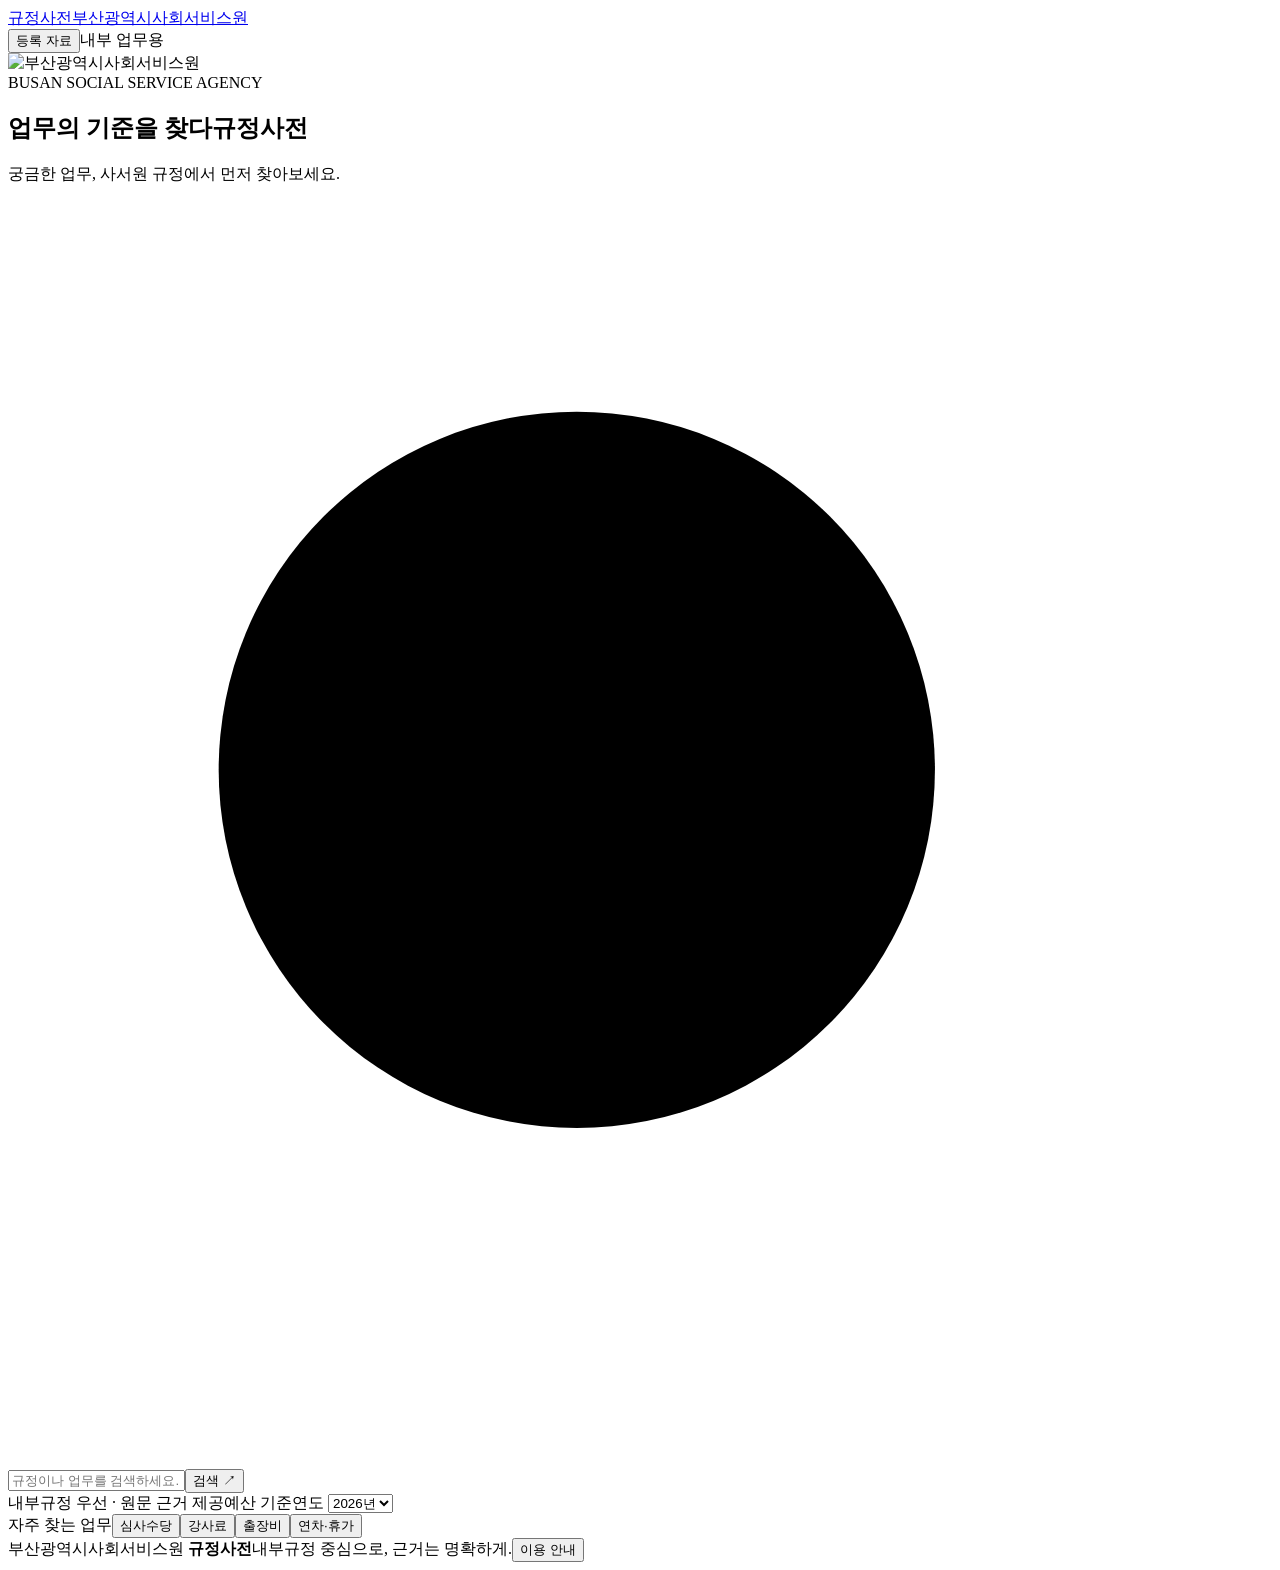
==== public/index.html @ a1c676d1 "Add files via upload" ====
<!doctype html>
<html lang="ko"><head><meta charset="UTF-8"><meta name="viewport" content="width=device-width,initial-scale=1"><meta name="description" content="부산광역시사회서비스원 직원의 내부 행정업무를 위한 근거 중심 규정사전"><title>규정사전 · 부산광역시사회서비스원</title><link rel="stylesheet" href="/style.css"></head>
<body>
<header><a class="brand-small" href="/" aria-label="규정사전 처음으로">규정사전<span>부산광역시사회서비스원</span></a><nav><button id="library">등록 자료</button><span class="pill">내부 업무용</span><button id="login" hidden>직원 로그인</button></nav></header>
<main id="main">
<section class="search-home" aria-label="규정 검색"><div class="identity"><img src="/assets/logo.png" alt="부산광역시사회서비스원" width="320"><div class="eyebrow">BUSAN SOCIAL SERVICE AGENCY</div><h1>업무의 기준을 찾다<span>규정사전</span></h1><p>궁금한 업무, 사서원 규정에서 먼저 찾아보세요.</p></div>
<form id="search-form" role="search"><div class="search-box"><svg viewBox="0 0 24 24" aria-hidden="true"><circle cx="10.8" cy="10.8" r="6.8"/><path d="m16 16 5 5"/></svg><input id="query" maxlength="200" placeholder="규정이나 업무를 검색하세요. 예: 심사수당" aria-label="검색어" autocomplete="off" required><button id="clear" type="button" aria-label="검색어 지우기" hidden>×</button><button class="search-submit" type="submit" aria-label="검색">검색 <span>↗</span></button></div><div class="search-options"><span>내부규정 우선 · 원문 근거 제공</span><label>예산 기준연도 <select id="year" aria-label="예산 기준연도"><option value="2026">2026년</option><option value="2027">2027년</option></select></label></div></form>
<div class="suggestions"><span>자주 찾는 업무</span><button data-query="심사수당">심사수당</button><button data-query="강사료">강사료</button><button data-query="출장비">출장비</button><button data-query="연차">연차·휴가</button></div></section>
<div id="status" role="status" aria-live="polite"></div><section id="results" hidden aria-label="검색 결과"></section>
</main>
<footer><span>부산광역시사회서비스원 <b>규정사전</b></span><span>내부규정 중심으로, 근거는 명확하게.</span><button id="about">이용 안내</button></footer>
<dialog id="dialog"><div class="dialog-head"><h2 id="dialog-title">등록 자료</h2><button id="close-dialog" aria-label="닫기">×</button></div><div id="dialog-body"></div></dialog>
<script type="module" src="/app.js"></script></body></html>
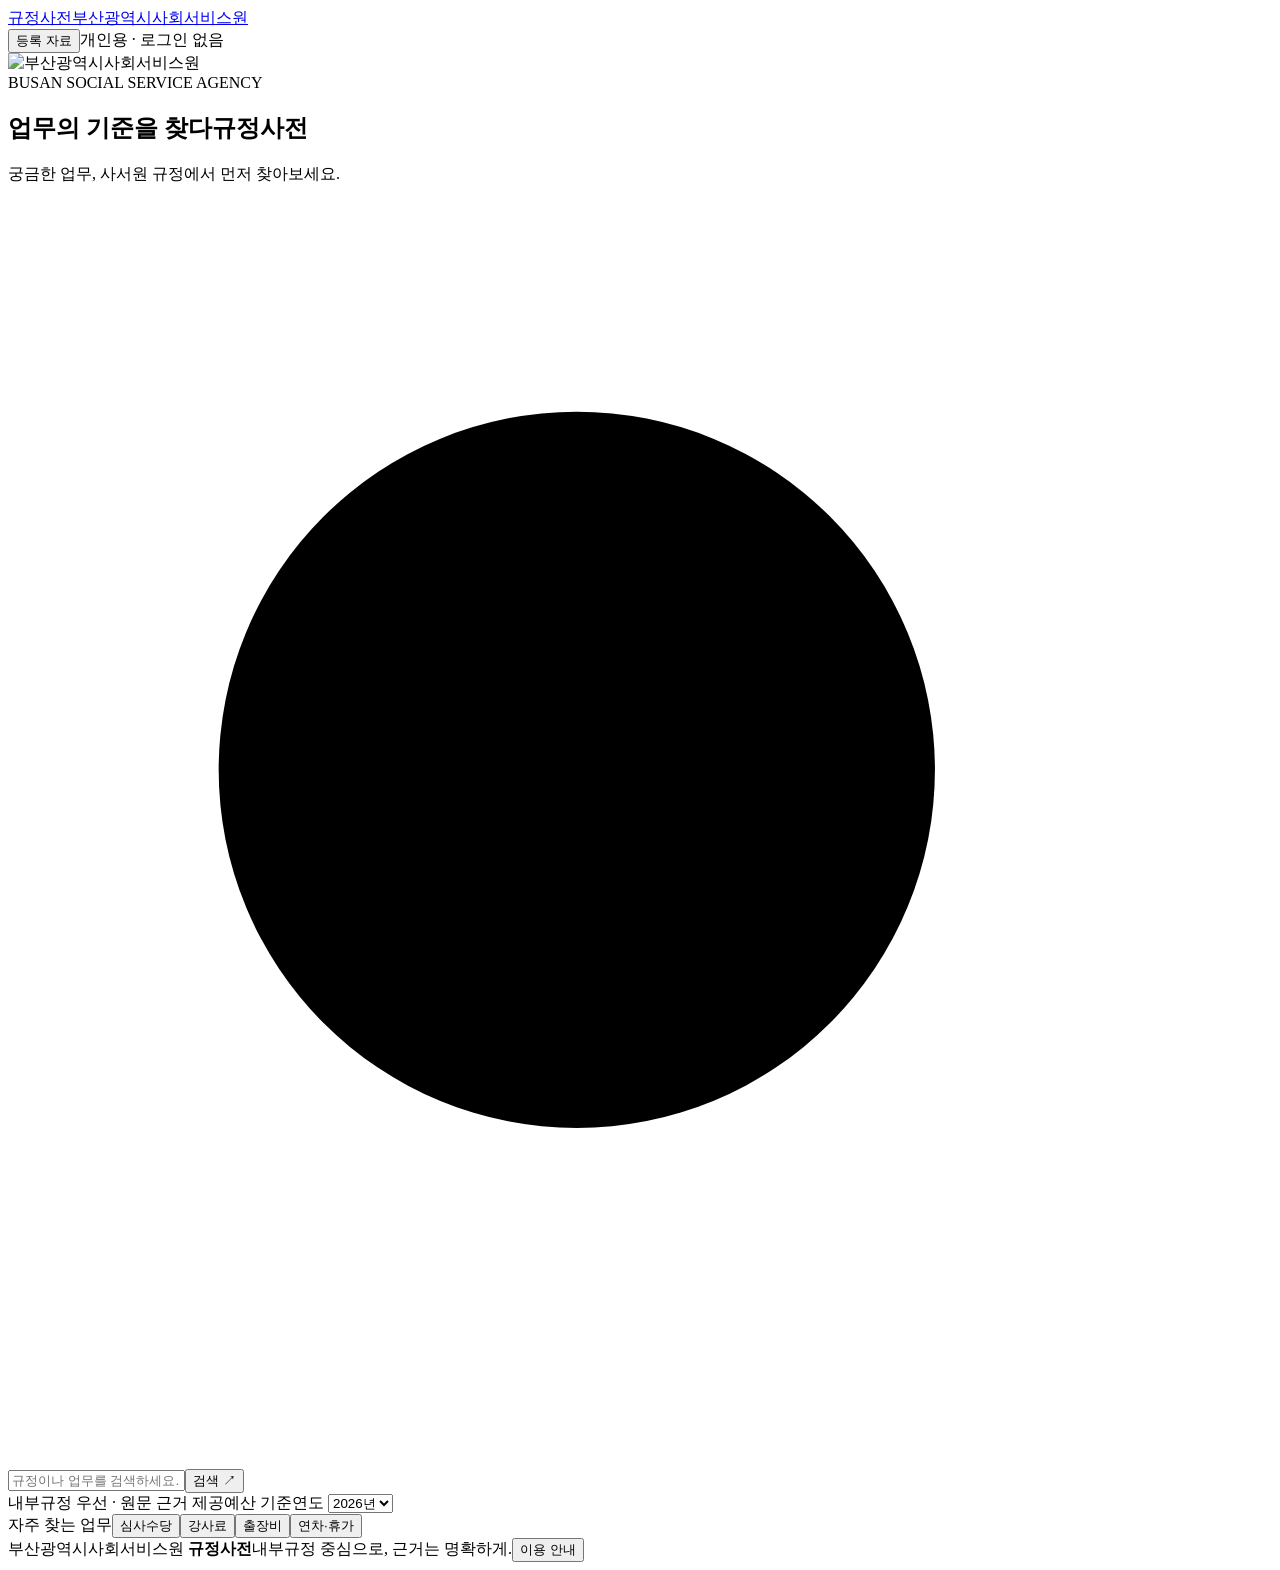
==== commit 96b1abbc: "Fix search with browser-local personal data" ====
--- a/public/index.html
+++ b/public/index.html
@@ -1,13 +1,14 @@
-<!doctype html>
-<html lang="ko"><head><meta charset="UTF-8"><meta name="viewport" content="width=device-width,initial-scale=1"><meta name="description" content="부산광역시사회서비스원 직원의 내부 행정업무를 위한 근거 중심 규정사전"><title>규정사전 · 부산광역시사회서비스원</title><link rel="stylesheet" href="/style.css"></head>
-<body>
-<header><a class="brand-small" href="/" aria-label="규정사전 처음으로">규정사전<span>부산광역시사회서비스원</span></a><nav><button id="library">등록 자료</button><span class="pill">내부 업무용</span><button id="login" hidden>직원 로그인</button></nav></header>
-<main id="main">
-<section class="search-home" aria-label="규정 검색"><div class="identity"><img src="/assets/logo.png" alt="부산광역시사회서비스원" width="320"><div class="eyebrow">BUSAN SOCIAL SERVICE AGENCY</div><h1>업무의 기준을 찾다<span>규정사전</span></h1><p>궁금한 업무, 사서원 규정에서 먼저 찾아보세요.</p></div>
-<form id="search-form" role="search"><div class="search-box"><svg viewBox="0 0 24 24" aria-hidden="true"><circle cx="10.8" cy="10.8" r="6.8"/><path d="m16 16 5 5"/></svg><input id="query" maxlength="200" placeholder="규정이나 업무를 검색하세요. 예: 심사수당" aria-label="검색어" autocomplete="off" required><button id="clear" type="button" aria-label="검색어 지우기" hidden>×</button><button class="search-submit" type="submit" aria-label="검색">검색 <span>↗</span></button></div><div class="search-options"><span>내부규정 우선 · 원문 근거 제공</span><label>예산 기준연도 <select id="year" aria-label="예산 기준연도"><option value="2026">2026년</option><option value="2027">2027년</option></select></label></div></form>
-<div class="suggestions"><span>자주 찾는 업무</span><button data-query="심사수당">심사수당</button><button data-query="강사료">강사료</button><button data-query="출장비">출장비</button><button data-query="연차">연차·휴가</button></div></section>
-<div id="status" role="status" aria-live="polite"></div><section id="results" hidden aria-label="검색 결과"></section>
-</main>
-<footer><span>부산광역시사회서비스원 <b>규정사전</b></span><span>내부규정 중심으로, 근거는 명확하게.</span><button id="about">이용 안내</button></footer>
-<dialog id="dialog"><div class="dialog-head"><h2 id="dialog-title">등록 자료</h2><button id="close-dialog" aria-label="닫기">×</button></div><div id="dialog-body"></div></dialog>
-<script type="module" src="/app.js"></script></body></html>
+<!doctype html>
+<html lang="ko"><head><meta charset="UTF-8"><meta name="viewport" content="width=device-width,initial-scale=1"><meta name="description" content="부산광역시사회서비스원 직원의 내부 행정업무를 위한 근거 중심 규정사전"><title>규정사전 · 부산광역시사회서비스원</title><link rel="stylesheet" href="/style.css"></head>
+<body>
+<header><a class="brand-small" href="/" aria-label="규정사전 처음으로">규정사전<span>부산광역시사회서비스원</span></a><nav><button id="library">등록 자료</button><span class="pill">개인용 · 로그인 없음</span></nav></header>
+<main id="main">
+<section class="search-home" aria-label="규정 검색"><div class="identity"><img src="/assets/logo.png" alt="부산광역시사회서비스원" width="320"><div class="eyebrow">BUSAN SOCIAL SERVICE AGENCY</div><h1>업무의 기준을 찾다<span>규정사전</span></h1><p>궁금한 업무, 사서원 규정에서 먼저 찾아보세요.</p></div>
+<form id="search-form" role="search"><div class="search-box"><svg viewBox="0 0 24 24" aria-hidden="true"><circle cx="10.8" cy="10.8" r="6.8"/><path d="m16 16 5 5"/></svg><input id="query" maxlength="200" placeholder="규정이나 업무를 검색하세요. 예: 심사수당" aria-label="검색어" autocomplete="off" required><button id="clear" type="button" aria-label="검색어 지우기" hidden>×</button><button class="search-submit" type="submit" aria-label="검색">검색 <span>↗</span></button></div><div class="search-options"><span>내부규정 우선 · 원문 근거 제공</span><label>예산 기준연도 <select id="year" aria-label="예산 기준연도"><option value="2026">2026년</option><option value="2027">2027년</option></select></label></div></form>
+<div class="suggestions"><span>자주 찾는 업무</span><button data-query="심사수당">심사수당</button><button data-query="강사료">강사료</button><button data-query="출장비">출장비</button><button data-query="연차">연차·휴가</button></div></section>
+<div id="status" role="status" aria-live="polite"></div><section id="results" hidden aria-label="검색 결과"></section>
+</main>
+<footer><span>부산광역시사회서비스원 <b>규정사전</b></span><span>내부규정 중심으로, 근거는 명확하게.</span><button id="about">이용 안내</button></footer>
+<dialog id="dialog"><div class="dialog-head"><h2 id="dialog-title">등록 자료</h2><button id="close-dialog" aria-label="닫기">×</button></div><div id="dialog-body"></div></dialog>
+<input id="pack-file" type="file" accept=".rulespack,application/json" hidden><p id="import-status" role="status" hidden></p>
+<script type="module" src="/app.js"></script></body></html>
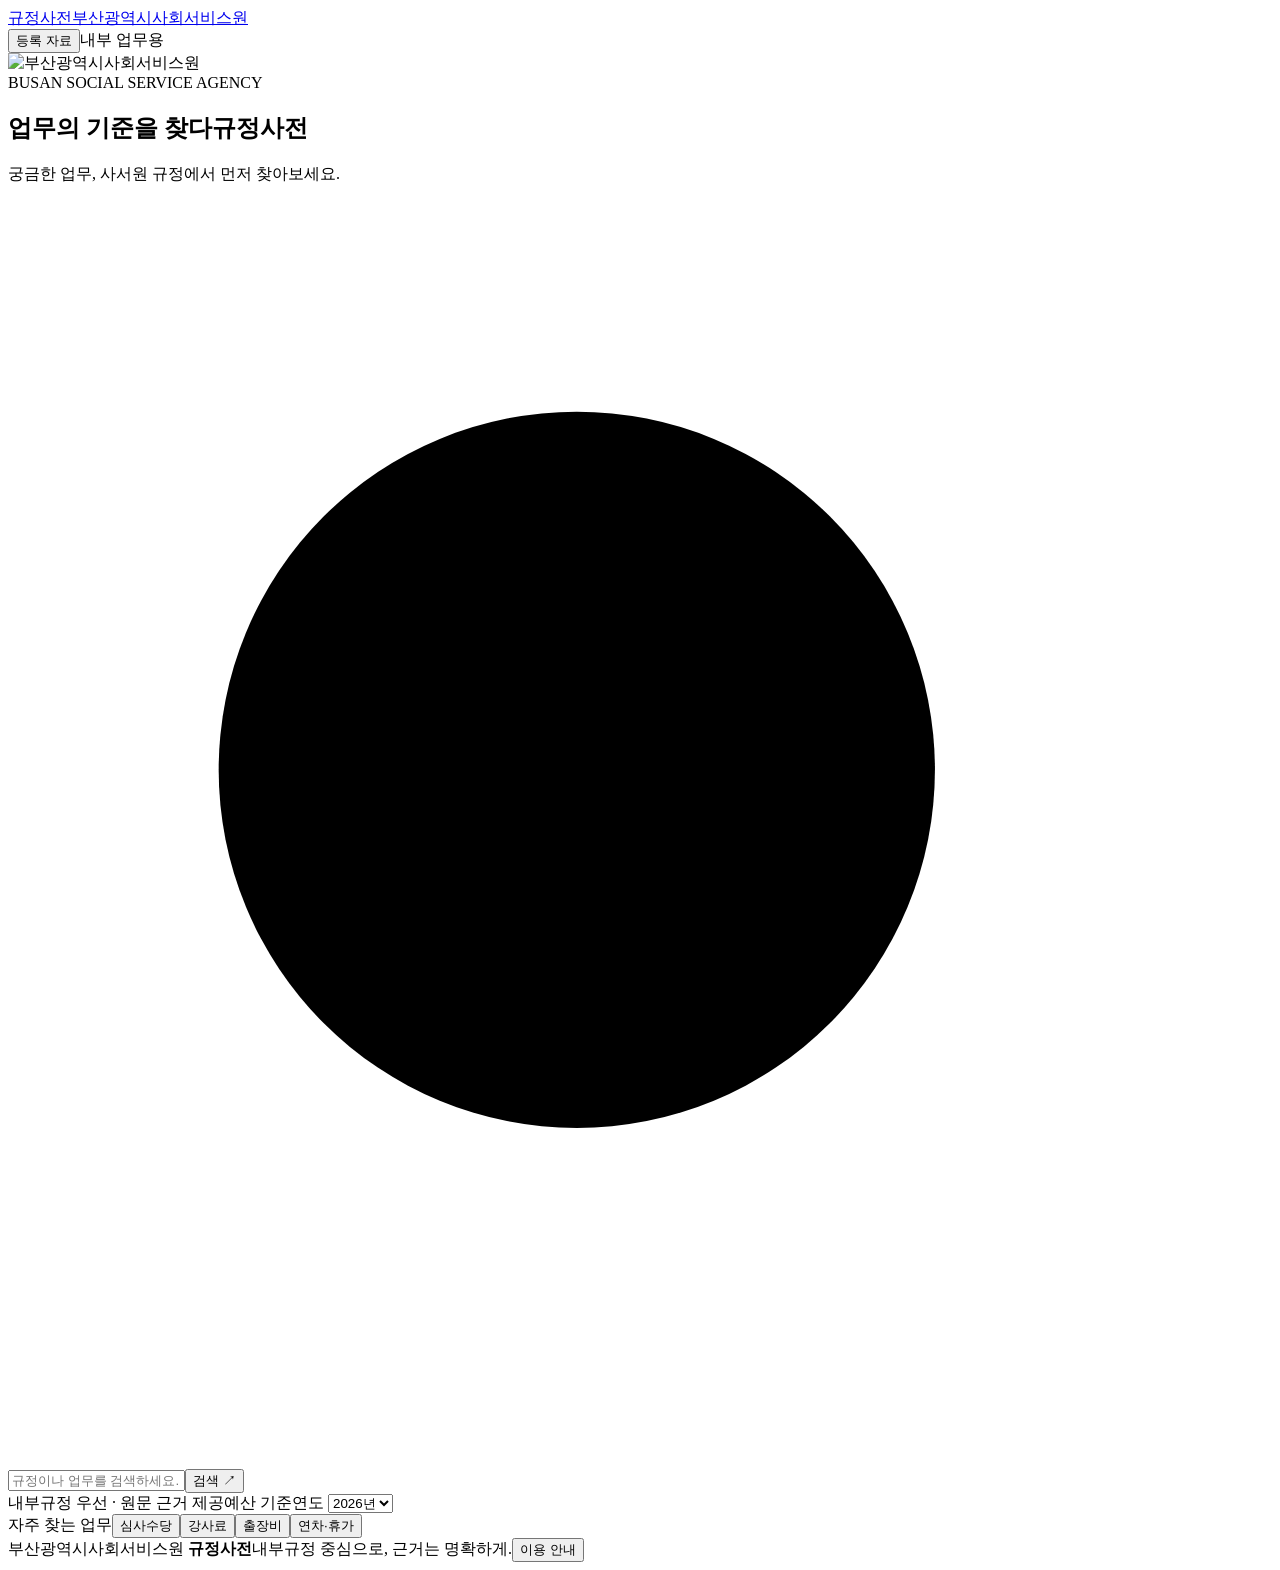
==== commit b51dd6c6: "Connect employee sign-in to private Firebase documents" ====
--- a/public/index.html
+++ b/public/index.html
@@ -1,14 +1,13 @@
-<!doctype html>
-<html lang="ko"><head><meta charset="UTF-8"><meta name="viewport" content="width=device-width,initial-scale=1"><meta name="description" content="부산광역시사회서비스원 직원의 내부 행정업무를 위한 근거 중심 규정사전"><title>규정사전 · 부산광역시사회서비스원</title><link rel="stylesheet" href="/style.css"></head>
-<body>
-<header><a class="brand-small" href="/" aria-label="규정사전 처음으로">규정사전<span>부산광역시사회서비스원</span></a><nav><button id="library">등록 자료</button><span class="pill">개인용 · 로그인 없음</span></nav></header>
-<main id="main">
-<section class="search-home" aria-label="규정 검색"><div class="identity"><img src="/assets/logo.png" alt="부산광역시사회서비스원" width="320"><div class="eyebrow">BUSAN SOCIAL SERVICE AGENCY</div><h1>업무의 기준을 찾다<span>규정사전</span></h1><p>궁금한 업무, 사서원 규정에서 먼저 찾아보세요.</p></div>
-<form id="search-form" role="search"><div class="search-box"><svg viewBox="0 0 24 24" aria-hidden="true"><circle cx="10.8" cy="10.8" r="6.8"/><path d="m16 16 5 5"/></svg><input id="query" maxlength="200" placeholder="규정이나 업무를 검색하세요. 예: 심사수당" aria-label="검색어" autocomplete="off" required><button id="clear" type="button" aria-label="검색어 지우기" hidden>×</button><button class="search-submit" type="submit" aria-label="검색">검색 <span>↗</span></button></div><div class="search-options"><span>내부규정 우선 · 원문 근거 제공</span><label>예산 기준연도 <select id="year" aria-label="예산 기준연도"><option value="2026">2026년</option><option value="2027">2027년</option></select></label></div></form>
-<div class="suggestions"><span>자주 찾는 업무</span><button data-query="심사수당">심사수당</button><button data-query="강사료">강사료</button><button data-query="출장비">출장비</button><button data-query="연차">연차·휴가</button></div></section>
-<div id="status" role="status" aria-live="polite"></div><section id="results" hidden aria-label="검색 결과"></section>
-</main>
-<footer><span>부산광역시사회서비스원 <b>규정사전</b></span><span>내부규정 중심으로, 근거는 명확하게.</span><button id="about">이용 안내</button></footer>
-<dialog id="dialog"><div class="dialog-head"><h2 id="dialog-title">등록 자료</h2><button id="close-dialog" aria-label="닫기">×</button></div><div id="dialog-body"></div></dialog>
-<input id="pack-file" type="file" accept=".rulespack,application/json" hidden><p id="import-status" role="status" hidden></p>
-<script type="module" src="/app.js"></script></body></html>
+<!doctype html>
+<html lang="ko"><head><meta charset="UTF-8"><meta name="viewport" content="width=device-width,initial-scale=1"><meta name="description" content="부산광역시사회서비스원 직원의 내부 행정업무를 위한 근거 중심 규정사전"><title>규정사전 · 부산광역시사회서비스원</title><link rel="stylesheet" href="/style.css"></head>
+<body>
+<header><a class="brand-small" href="/" aria-label="규정사전 처음으로">규정사전<span>부산광역시사회서비스원</span></a><nav><button id="library">등록 자료</button><span class="pill">내부 업무용</span><button id="login" hidden>직원 로그인</button></nav></header>
+<main id="main">
+<section class="search-home" aria-label="규정 검색"><div class="identity"><img src="/assets/logo.png" alt="부산광역시사회서비스원" width="320"><div class="eyebrow">BUSAN SOCIAL SERVICE AGENCY</div><h1>업무의 기준을 찾다<span>규정사전</span></h1><p>궁금한 업무, 사서원 규정에서 먼저 찾아보세요.</p></div>
+<form id="search-form" role="search"><div class="search-box"><svg viewBox="0 0 24 24" aria-hidden="true"><circle cx="10.8" cy="10.8" r="6.8"/><path d="m16 16 5 5"/></svg><input id="query" maxlength="200" placeholder="규정이나 업무를 검색하세요. 예: 심사수당" aria-label="검색어" autocomplete="off" required><button id="clear" type="button" aria-label="검색어 지우기" hidden>×</button><button class="search-submit" type="submit" aria-label="검색">검색 <span>↗</span></button></div><div class="search-options"><span>내부규정 우선 · 원문 근거 제공</span><label>예산 기준연도 <select id="year" aria-label="예산 기준연도"><option value="2026">2026년</option><option value="2027">2027년</option></select></label></div></form>
+<div class="suggestions"><span>자주 찾는 업무</span><button data-query="심사수당">심사수당</button><button data-query="강사료">강사료</button><button data-query="출장비">출장비</button><button data-query="연차">연차·휴가</button></div></section>
+<div id="status" role="status" aria-live="polite"></div><section id="results" hidden aria-label="검색 결과"></section>
+</main>
+<footer><span>부산광역시사회서비스원 <b>규정사전</b></span><span>내부규정 중심으로, 근거는 명확하게.</span><button id="about">이용 안내</button></footer>
+<dialog id="dialog"><div class="dialog-head"><h2 id="dialog-title">등록 자료</h2><button id="close-dialog" aria-label="닫기">×</button></div><div id="dialog-body"></div></dialog>
+<script type="module" src="/app.js"></script></body></html>
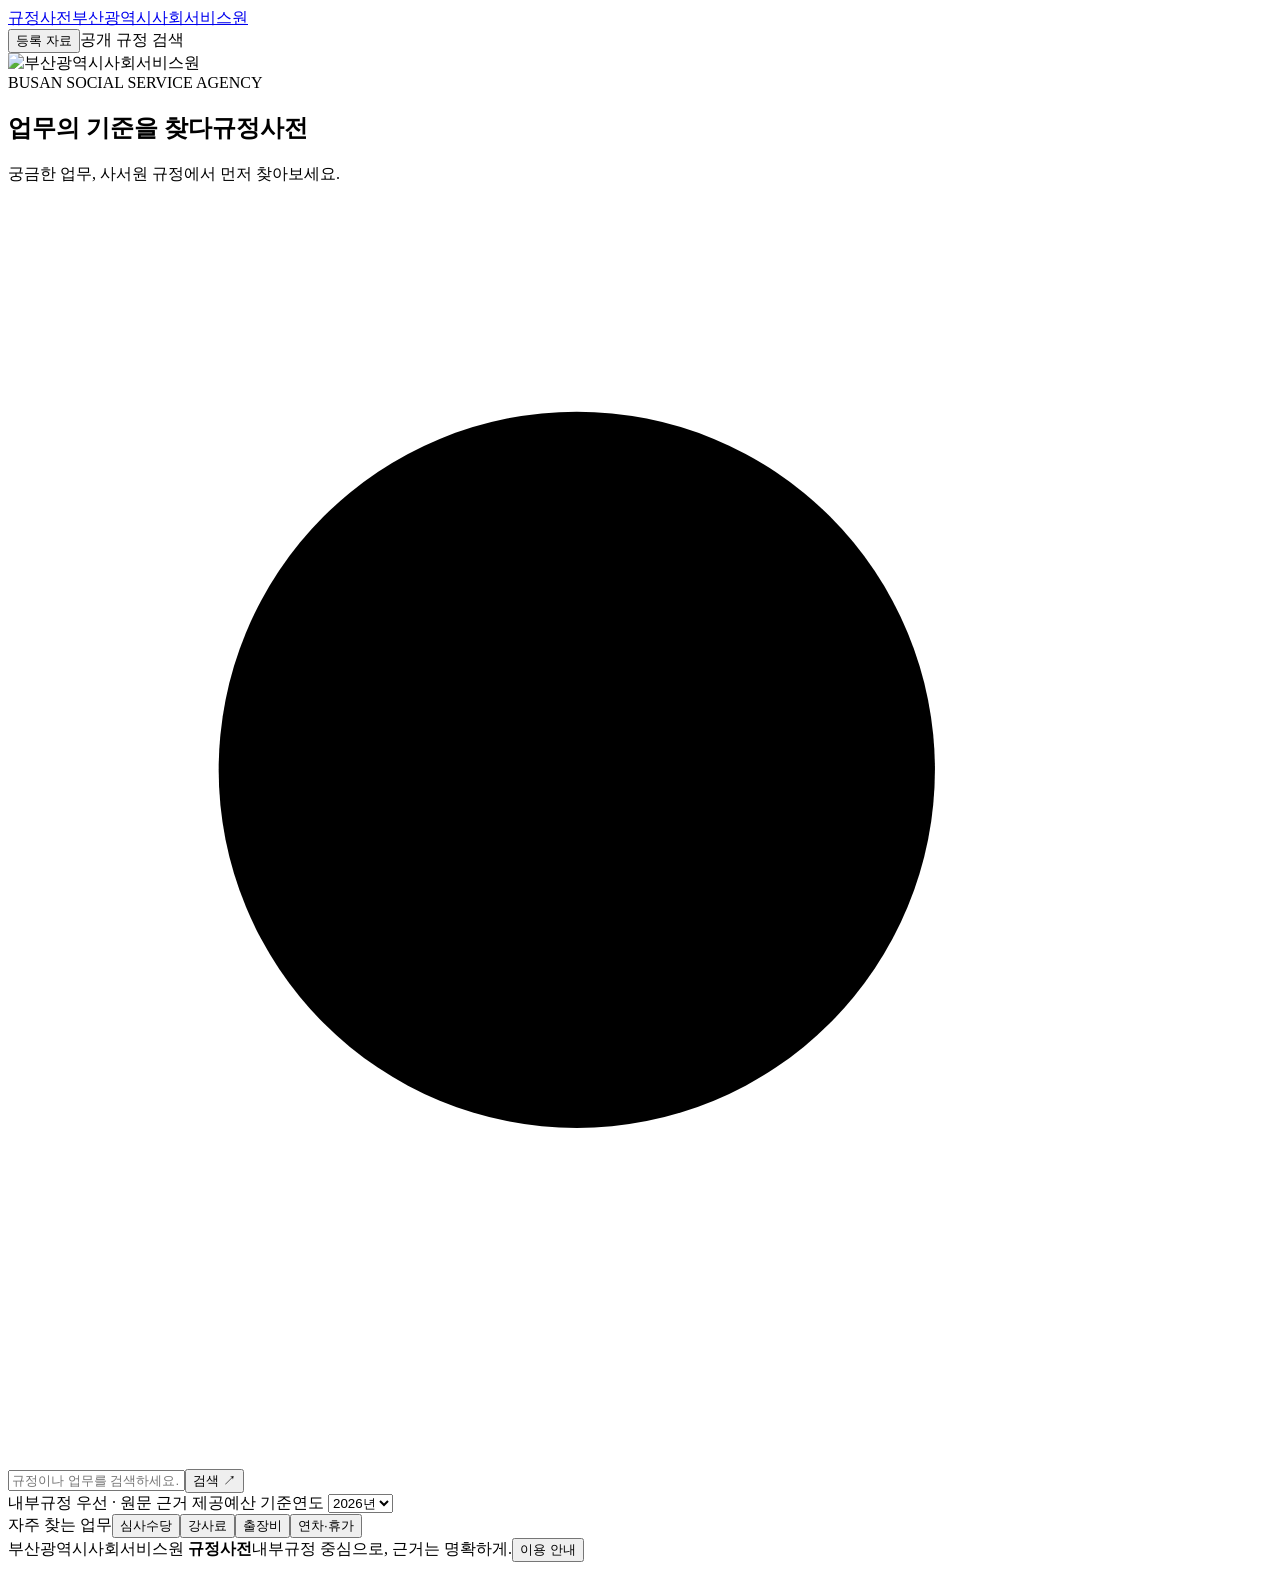
==== commit 960e5bf0: "Publish regulation search without sign-in" ====
--- a/public/index.html
+++ b/public/index.html
@@ -1,7 +1,7 @@
 <!doctype html>
 <html lang="ko"><head><meta charset="UTF-8"><meta name="viewport" content="width=device-width,initial-scale=1"><meta name="description" content="부산광역시사회서비스원 직원의 내부 행정업무를 위한 근거 중심 규정사전"><title>규정사전 · 부산광역시사회서비스원</title><link rel="stylesheet" href="/style.css"></head>
 <body>
-<header><a class="brand-small" href="/" aria-label="규정사전 처음으로">규정사전<span>부산광역시사회서비스원</span></a><nav><button id="library">등록 자료</button><span class="pill">내부 업무용</span><button id="login" hidden>직원 로그인</button></nav></header>
+<header><a class="brand-small" href="/" aria-label="규정사전 처음으로">규정사전<span>부산광역시사회서비스원</span></a><nav><button id="library">등록 자료</button><span class="pill">공개 규정 검색</span></nav></header>
 <main id="main">
 <section class="search-home" aria-label="규정 검색"><div class="identity"><img src="/assets/logo.png" alt="부산광역시사회서비스원" width="320"><div class="eyebrow">BUSAN SOCIAL SERVICE AGENCY</div><h1>업무의 기준을 찾다<span>규정사전</span></h1><p>궁금한 업무, 사서원 규정에서 먼저 찾아보세요.</p></div>
 <form id="search-form" role="search"><div class="search-box"><svg viewBox="0 0 24 24" aria-hidden="true"><circle cx="10.8" cy="10.8" r="6.8"/><path d="m16 16 5 5"/></svg><input id="query" maxlength="200" placeholder="규정이나 업무를 검색하세요. 예: 심사수당" aria-label="검색어" autocomplete="off" required><button id="clear" type="button" aria-label="검색어 지우기" hidden>×</button><button class="search-submit" type="submit" aria-label="검색">검색 <span>↗</span></button></div><div class="search-options"><span>내부규정 우선 · 원문 근거 제공</span><label>예산 기준연도 <select id="year" aria-label="예산 기준연도"><option value="2026">2026년</option><option value="2027">2027년</option></select></label></div></form>
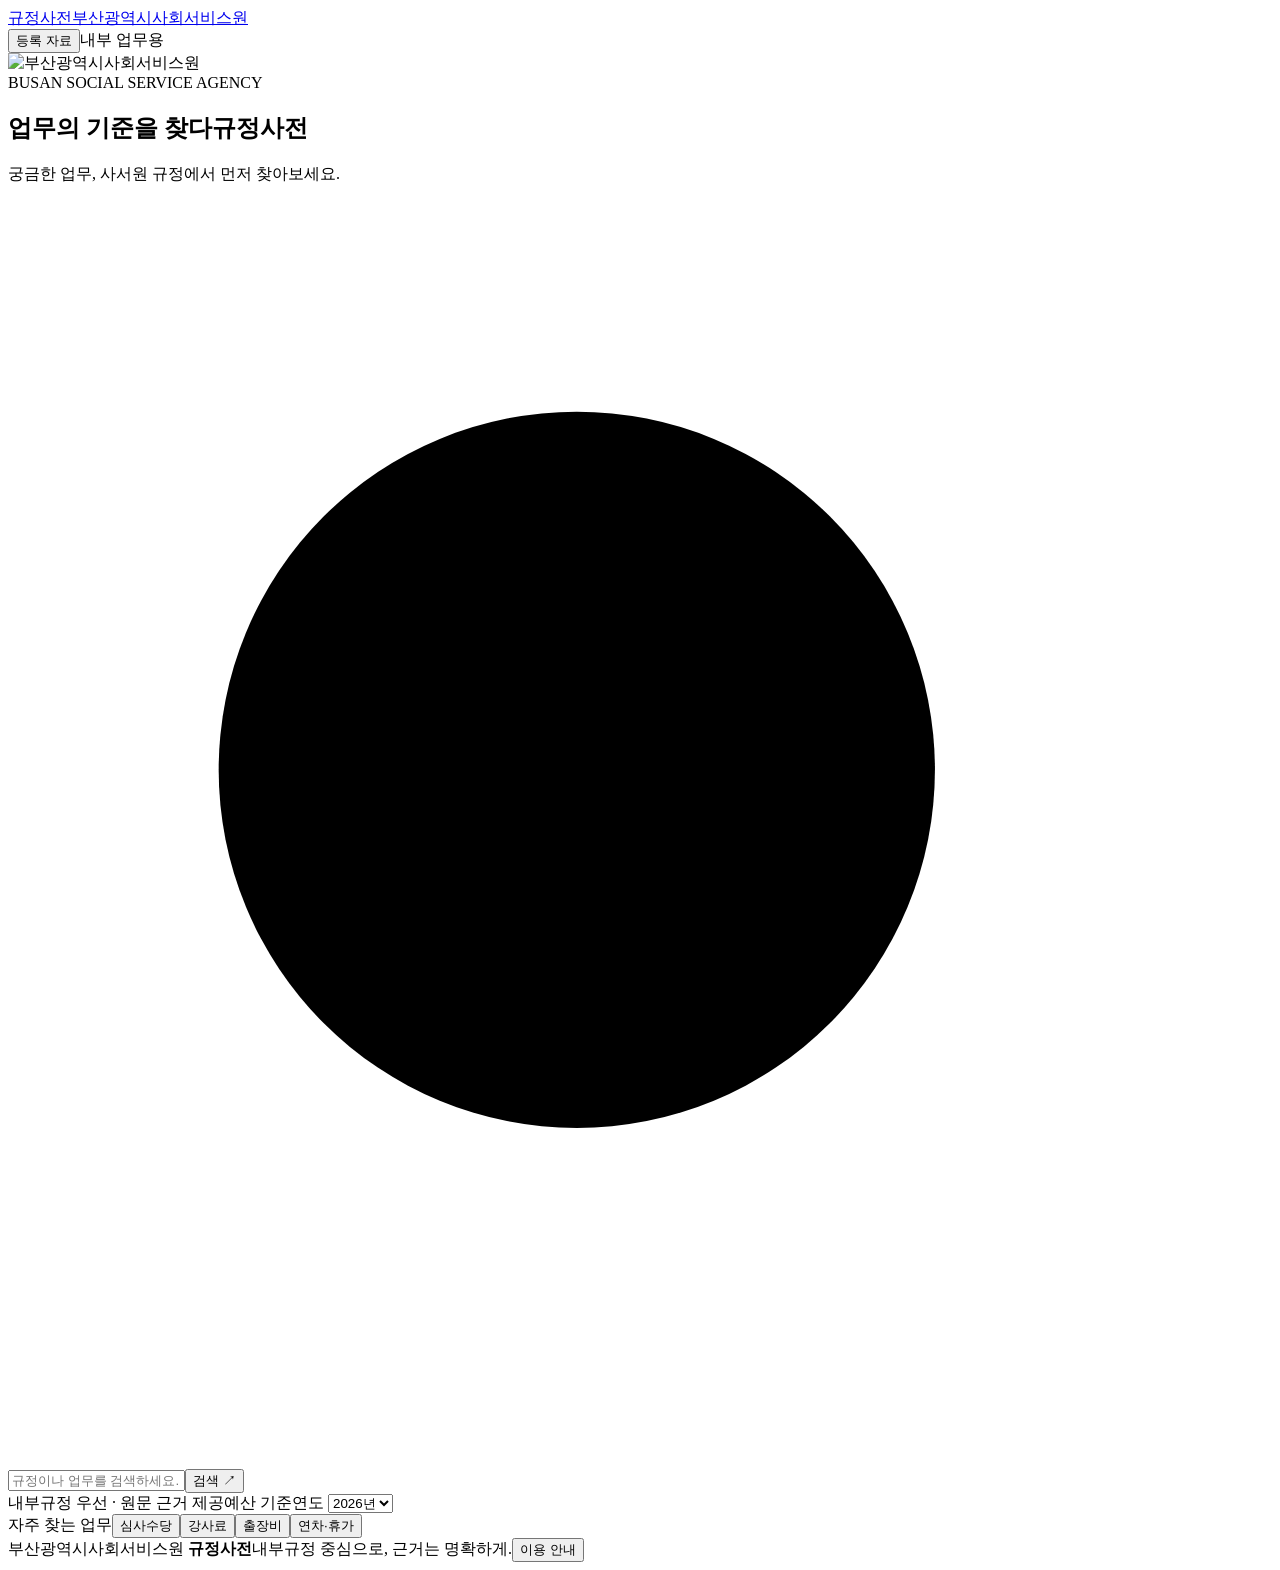
==== commit 5c1f7063: "Add files via upload" ====
--- a/public/index.html
+++ b/public/index.html
@@ -1,7 +1,7 @@
 <!doctype html>
 <html lang="ko"><head><meta charset="UTF-8"><meta name="viewport" content="width=device-width,initial-scale=1"><meta name="description" content="부산광역시사회서비스원 직원의 내부 행정업무를 위한 근거 중심 규정사전"><title>규정사전 · 부산광역시사회서비스원</title><link rel="stylesheet" href="/style.css"></head>
 <body>
-<header><a class="brand-small" href="/" aria-label="규정사전 처음으로">규정사전<span>부산광역시사회서비스원</span></a><nav><button id="library">등록 자료</button><span class="pill">공개 규정 검색</span></nav></header>
+<header><a class="brand-small" href="/" aria-label="규정사전 처음으로">규정사전<span>부산광역시사회서비스원</span></a><nav><button id="library">등록 자료</button><span class="pill">내부 업무용</span><button id="login" hidden>직원 로그인</button></nav></header>
 <main id="main">
 <section class="search-home" aria-label="규정 검색"><div class="identity"><img src="/assets/logo.png" alt="부산광역시사회서비스원" width="320"><div class="eyebrow">BUSAN SOCIAL SERVICE AGENCY</div><h1>업무의 기준을 찾다<span>규정사전</span></h1><p>궁금한 업무, 사서원 규정에서 먼저 찾아보세요.</p></div>
 <form id="search-form" role="search"><div class="search-box"><svg viewBox="0 0 24 24" aria-hidden="true"><circle cx="10.8" cy="10.8" r="6.8"/><path d="m16 16 5 5"/></svg><input id="query" maxlength="200" placeholder="규정이나 업무를 검색하세요. 예: 심사수당" aria-label="검색어" autocomplete="off" required><button id="clear" type="button" aria-label="검색어 지우기" hidden>×</button><button class="search-submit" type="submit" aria-label="검색">검색 <span>↗</span></button></div><div class="search-options"><span>내부규정 우선 · 원문 근거 제공</span><label>예산 기준연도 <select id="year" aria-label="예산 기준연도"><option value="2026">2026년</option><option value="2027">2027년</option></select></label></div></form>
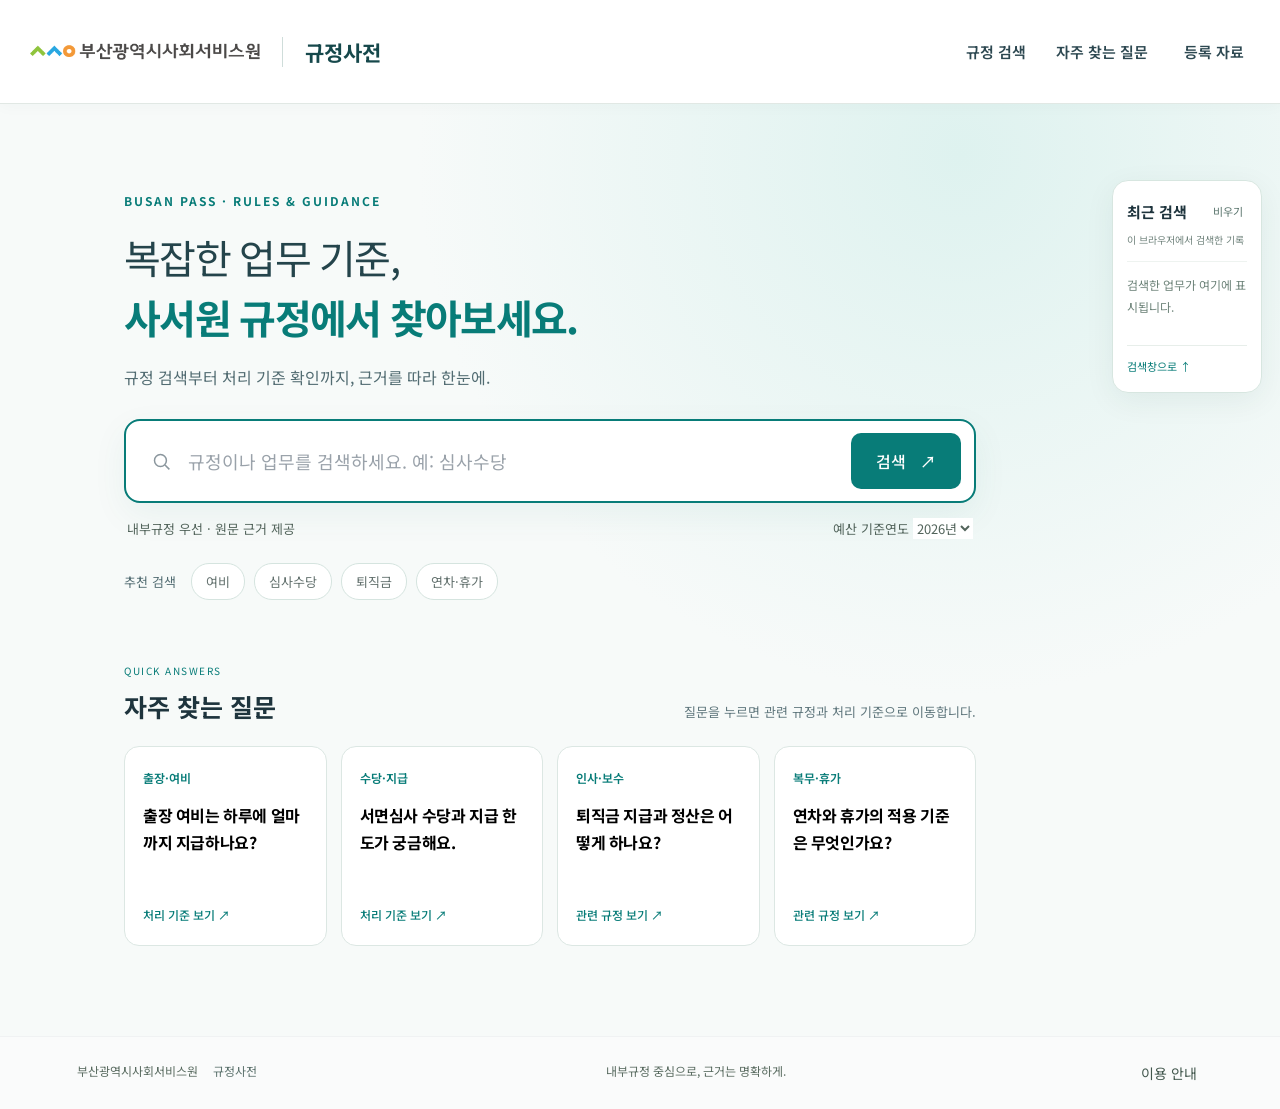
==== commit cc0a788d: "Add files via upload" ====
--- a/public/index.html
+++ b/public/index.html
@@ -1,13 +1,12 @@
 <!doctype html>
-<html lang="ko"><head><meta charset="UTF-8"><meta name="viewport" content="width=device-width,initial-scale=1"><meta name="description" content="부산광역시사회서비스원 직원의 내부 행정업무를 위한 근거 중심 규정사전"><title>규정사전 · 부산광역시사회서비스원</title><link rel="stylesheet" href="/style.css"></head>
-<body>
-<header><a class="brand-small" href="/" aria-label="규정사전 처음으로">규정사전<span>부산광역시사회서비스원</span></a><nav><button id="library">등록 자료</button><span class="pill">내부 업무용</span><button id="login" hidden>직원 로그인</button></nav></header>
+<html lang="ko"><head><meta charset="UTF-8"><meta name="viewport" content="width=device-width,initial-scale=1"><meta name="description" content="부산광역시사회서비스원 직원의 내부 행정업무를 위한 근거 중심 규정사전"><title>규정사전 · 부산광역시사회서비스원</title><link rel="stylesheet" href="./style.css"></head>
+<body><a class="skip-link" href="#query">검색창으로 바로가기</a>
+<header><a class="brand-small" href="./" aria-label="규정사전 처음으로"><img src="./assets/logo.png" alt="부산광역시사회서비스원" width="230"><span>규정사전</span></a><nav aria-label="주 메뉴"><a href="#main">규정 검색</a><a href="#faq">자주 찾는 질문</a><button id="library">등록 자료</button></nav></header>
 <main id="main">
-<section class="search-home" aria-label="규정 검색"><div class="identity"><img src="/assets/logo.png" alt="부산광역시사회서비스원" width="320"><div class="eyebrow">BUSAN SOCIAL SERVICE AGENCY</div><h1>업무의 기준을 찾다<span>규정사전</span></h1><p>궁금한 업무, 사서원 규정에서 먼저 찾아보세요.</p></div>
-<form id="search-form" role="search"><div class="search-box"><svg viewBox="0 0 24 24" aria-hidden="true"><circle cx="10.8" cy="10.8" r="6.8"/><path d="m16 16 5 5"/></svg><input id="query" maxlength="200" placeholder="규정이나 업무를 검색하세요. 예: 심사수당" aria-label="검색어" autocomplete="off" required><button id="clear" type="button" aria-label="검색어 지우기" hidden>×</button><button class="search-submit" type="submit" aria-label="검색">검색 <span>↗</span></button></div><div class="search-options"><span>내부규정 우선 · 원문 근거 제공</span><label>예산 기준연도 <select id="year" aria-label="예산 기준연도"><option value="2026">2026년</option><option value="2027">2027년</option></select></label></div></form>
-<div class="suggestions"><span>자주 찾는 업무</span><button data-query="심사수당">심사수당</button><button data-query="강사료">강사료</button><button data-query="출장비">출장비</button><button data-query="연차">연차·휴가</button></div></section>
-<div id="status" role="status" aria-live="polite"></div><section id="results" hidden aria-label="검색 결과"></section>
-</main>
+<section class="search-home" aria-label="규정 검색"><div class="identity"><div class="eyebrow">BUSAN PASS · RULES & GUIDANCE</div><h1>복잡한 업무 기준,<br><strong>사서원 규정에서 찾아보세요.</strong></h1><p>규정 검색부터 처리 기준 확인까지, 근거를 따라 한눈에.</p></div><form id="search-form" role="search"><div class="search-box"><svg viewBox="0 0 24 24" aria-hidden="true"><circle cx="10.8" cy="10.8" r="6.8"/><path d="m16 16 5 5"/></svg><input id="query" maxlength="200" placeholder="규정이나 업무를 검색하세요. 예: 심사수당" aria-label="검색어" autocomplete="off" required><button id="clear" type="button" aria-label="검색어 지우기" hidden>×</button><button class="search-submit" type="submit" aria-label="검색">검색 <span>↗</span></button></div><div class="search-options"><span>내부규정 우선 · 원문 근거 제공</span><label>예산 기준연도 <select id="year" aria-label="예산 기준연도"><option value="2026">2026년</option><option value="2027">2027년</option></select></label></div></form>
+<div class="suggestions"><span>추천 검색</span><button data-query="여비">여비</button><button data-query="심사수당">심사수당</button><button data-query="퇴직금">퇴직금</button><button data-query="연차">연차·휴가</button></div></section>
+<section id="faq" class="faq-section" aria-labelledby="faq-title"><div class="faq-heading"><div><span class="eyebrow">QUICK ANSWERS</span><h2 id="faq-title">자주 찾는 질문</h2></div><p>질문을 누르면 관련 규정과 처리 기준으로 이동합니다.</p></div><div class="faq-grid"><button data-query="여비" data-jump="review"><span>출장·여비</span><strong>출장 여비는 하루에 얼마까지 지급하나요?</strong><b>처리 기준 보기 ↗</b></button><button data-query="심사수당" data-jump="review"><span>수당·지급</span><strong>서면심사 수당과 지급 한도가 궁금해요.</strong><b>처리 기준 보기 ↗</b></button><button data-query="퇴직금" data-jump="review"><span>인사·보수</span><strong>퇴직금 지급과 정산은 어떻게 하나요?</strong><b>관련 규정 보기 ↗</b></button><button data-query="연차" data-jump="review"><span>복무·휴가</span><strong>연차와 휴가의 적용 기준은 무엇인가요?</strong><b>관련 규정 보기 ↗</b></button></div></section><div id="status" role="status" aria-live="polite"></div><section id="results" hidden aria-label="검색 결과"></section>
+</main><aside class="recent-panel" aria-labelledby="recent-title"><div><h2 id="recent-title">최근 검색</h2><button id="clear-history" aria-label="최근 검색 전체 지우기">비우기</button></div><p class="recent-caption">이 브라우저에서 검색한 기록</p><ol id="recent-list"></ol><a href="#main" class="back-top">검색창으로 ↑</a></aside>
 <footer><span>부산광역시사회서비스원 <b>규정사전</b></span><span>내부규정 중심으로, 근거는 명확하게.</span><button id="about">이용 안내</button></footer>
 <dialog id="dialog"><div class="dialog-head"><h2 id="dialog-title">등록 자료</h2><button id="close-dialog" aria-label="닫기">×</button></div><div id="dialog-body"></div></dialog>
-<script type="module" src="/app.js"></script></body></html>
+<script type="module" src="./app.js"></script></body></html>
--- a/public/style.css
+++ b/public/style.css
@@ -0,0 +1,6 @@
+@import url('https://fonts.googleapis.com/css2?family=Noto+Sans+KR:wght@400;500;600;700&display=swap');
+:root{font-family:'Noto Sans KR',Arial,sans-serif;color:#243448;background:#fff;font-synthesis:none;font-size:14px;--green:#19836c;--line:#e5e9eb}*{box-sizing:border-box}body{margin:0}button,input,select{font:inherit}button,a,select{touch-action:manipulation}button{cursor:pointer}button:disabled{opacity:.55;cursor:wait}a{color:#167966;text-decoration:none}a:hover{text-decoration:underline}button:focus-visible,a:focus-visible,input:focus-visible,select:focus-visible,summary:focus-visible{outline:3px solid #8cd7c5;outline-offset:4px}header{height:86px;padding:0 44px;display:flex;align-items:center;justify-content:space-between}.brand-small{font-size:17px;font-weight:700;color:#273744;display:flex;align-items:center;gap:14px}.brand-small span{font-size:11px;font-weight:400;color:#8a949d;border-left:1px solid #ddd;padding-left:14px}nav{display:flex;align-items:center;gap:20px}nav button,footer button{border:0;background:none;color:#697581;font-size:12px}.pill{font-size:11px;color:#547b70;background:#f1f7f4;padding:7px 12px;border-radius:20px}.search-home{max-width:740px;margin:0 auto;padding:115px 24px 90px}.identity{text-align:center}.identity img{object-fit:contain;max-width:90%;height:auto}.eyebrow{font-size:9px;letter-spacing:2.1px;color:#92a09d;margin-top:16px}h1{font-size:32px;line-height:1.5;letter-spacing:-1.4px;margin:27px 0 0;font-weight:400}h1 span{font-weight:700;color:var(--green);margin-left:12px}.identity p{font-size:14px;color:#8a949d;margin:13px 0 32px}.search-box{display:flex;align-items:center;gap:14px;border:1px solid #dce3e3;border-radius:36px;padding:9px 10px 9px 23px;box-shadow:0 4px 18px #223d3210;min-height:66px;transition:box-shadow .2s}.search-box:focus-within{border-color:#a6cdbf;box-shadow:0 5px 22px #16735b19}.search-box svg{width:21px;height:21px;stroke:#8a969d;fill:none;stroke-width:1.7;flex-shrink:0}.search-box input{border:0;outline:0;background:none;width:100%;min-width:0;font-size:15px;color:#243448}.search-box input::placeholder{color:#9aa2aa}.search-submit{border:0;border-radius:24px;background:var(--green);color:white;padding:13px 23px;white-space:nowrap;font-weight:500}.search-submit span{margin-left:10px}#clear{background:none;border:0;font-size:22px;color:#8b9298}.search-options{display:flex;justify-content:space-between;align-items:center;margin:15px 19px;font-size:11px;color:#95a09f}.search-options select{border:0;background:white;color:#64726c;font-size:11px}.suggestions{display:flex;gap:9px;align-items:center;justify-content:center;margin-top:31px;font-size:11px;color:#98a09f}.suggestions>span{margin-right:6px}.suggestions button{border:1px solid #ecf0ee;background:#fafcfb;border-radius:18px;color:#63716e;padding:8px 14px}.suggestions button:hover{background:#edf7f2;color:var(--green)}footer{position:fixed;bottom:0;left:0;right:0;display:flex;justify-content:space-between;padding:22px 44px;border-top:1px solid #f0f2f3;background:#fafbfb;color:#8f999e;font-size:11px}footer b{font-weight:400;margin-left:12px;color:#5c726d}#status{max-width:900px;margin:0 auto;padding:0 24px;color:#65776f;text-align:center}.has-results .search-home{max-width:1000px;padding:24px 24px 0}.has-results .identity,.has-results .suggestions{display:none}.has-results .search-box{max-width:760px}.has-results .search-options{max-width:720px}.has-results footer{position:static;margin-top:70px}.has-results #status{margin:20px auto}#results{max-width:1000px;margin:32px auto 60px;padding:0 24px}.result-top{display:flex;align-items:center;justify-content:space-between;margin-bottom:20px}.result-top h2{font-size:22px;letter-spacing:-.7px;margin:0}.muted{color:#8c969e;font-size:12px}.policy{font-size:12px;line-height:1.8;background:#f7f9f8;border:1px solid #edf0ee;border-radius:10px;padding:12px 16px;color:#6d7c76;margin-bottom:24px}.section-label{font-size:13px;color:#19836c;display:flex;gap:10px;align-items:center;font-weight:700;margin:26px 0 16px}.section-label span{font-size:10px;background:#e8f5ef;border-radius:5px;padding:3px 7px}.answer{background:#f6faf8;border:1px solid #dcebe4;border-radius:16px;padding:28px 30px}.answer h3{font-size:21px;line-height:1.65;margin:5px 0 12px;letter-spacing:-.6px}.answer p{line-height:1.95;font-size:13px;color:#526660}.facts{display:grid;grid-template-columns:1fr 1fr;gap:18px;margin:23px 0}.fact{padding:20px;background:white;border:1px solid #e5eee9;border-radius:12px}.fact label{font-size:12px;color:#708279;display:block}.fact strong{display:block;font-size:30px;color:#167b62;margin:8px 0}.fact small{color:#87968d}.refs{display:flex;gap:7px;flex-wrap:wrap}.refs button{font-size:11px;border:1px solid #d8e6df;border-radius:6px;background:white;color:#487866;padding:7px}.calc{display:flex;gap:14px;align-items:center;background:white;border:1px solid #e1ebe5;padding:14px;border-radius:10px;font-size:12px;flex-wrap:wrap}.calc input{width:80px;border:1px solid #ccdcd3;padding:7px;border-radius:6px}.calc output{font-weight:700;color:var(--green);margin-left:auto}.source-card{border:1px solid var(--line);border-radius:12px;margin:12px 0;padding:20px 22px;background:white}.source-meta{font-size:11px;color:#8a969c;line-height:1.7;display:flex;gap:8px;flex-wrap:wrap}.tag{font-size:10px;border-radius:4px;padding:2px 6px;background:#edf6f1;color:#398268}.tag.ref{background:#f4f3ef;color:#8d7c4f}.source-card h3{font-size:16px;font-weight:600;margin:10px 0;line-height:1.7}.source-card .excerpt{white-space:pre-wrap;line-height:1.9;font-size:13px;color:#5b6874;max-height:170px;overflow:auto}.source-card details{margin-top:12px}.source-card summary{cursor:pointer;color:#687e73;font-size:12px}.full-text{white-space:pre-wrap;line-height:1.85;font-size:12px;max-height:360px;overflow:auto;padding:15px;background:#f8faf9;border-radius:7px}.source-actions{margin-top:14px;display:flex;justify-content:space-between;gap:10px}.source-actions button{border:0;background:none;color:#197d69;font-size:12px;padding:0}.external{border:1px solid var(--line);border-radius:14px;margin-top:26px;padding:20px 24px}.external>summary{cursor:pointer;font-size:15px;font-weight:600;color:#53616b}.external>summary span{font-size:11px;font-weight:400;margin-left:10px;color:#9aa3aa}.external .disclaimer{font-size:11px;line-height:1.8;color:#8b7b59;background:#fbf9f3;padding:10px;border-radius:6px}.notes{margin-top:25px;border-top:1px solid var(--line);padding-top:15px}.notes h3{font-size:14px}.notes li{line-height:1.9;color:#7b858b;font-size:12px;margin:8px 0}.empty{padding:25px;background:#f7f9f8;border-radius:12px;line-height:1.9}mark{background:#e1f1e9;color:#22684f;border-radius:2px}dialog{border:1px solid #e5ebe8;border-radius:18px;padding:28px;max-width:800px;width:calc(100% - 32px);max-height:85vh;color:#344a42}dialog::backdrop{background:#16291f55;backdrop-filter:blur(3px)}.dialog-head{display:flex;justify-content:space-between;align-items:center}.dialog-head h2{font-size:20px}.dialog-head button{border:0;background:none;font-size:26px;color:#87948c}.doc-item{padding:18px 0;border-bottom:1px solid #edf0ed;font-size:13px;line-height:1.9}.doc-item button{border:0;background:#e9f5ee;color:#24785f;border-radius:6px;padding:6px 10px;margin-top:8px}.help{line-height:1.9;font-size:13px}.busy{opacity:.65}#dialog-body{overflow-wrap:anywhere}@media(min-height:900px){.search-home{padding-top:175px}}@media(max-width:640px){header{padding:0 20px;height:65px}.brand-small span{display:none}nav{gap:9px}.search-home{padding:100px 20px 90px}h1{font-size:25px}h1 span{margin-left:8px}.identity img{width:280px}.identity p{font-size:12px}.search-box{padding-left:16px;gap:9px;min-height:60px}.search-box input{font-size:12px}.search-submit{padding:12px 16px}.search-submit span{display:none}.suggestions{flex-wrap:wrap}.suggestions>span{display:none}footer{padding:20px;position:static;margin-top:60px}footer>span:nth-child(2){display:none}.answer{padding:20px}.answer h3{font-size:18px}.facts{gap:9px}.fact{padding:14px}.fact strong{font-size:24px}.result-top{align-items:flex-start;gap:10px}.result-top h2{font-size:19px}.external{padding:16px}#results{padding:0 18px}.source-card{padding:17px}.search-options{margin:12px 5px;font-size:10px}}
+/* Reading layout */
+:root{font-size:16px;color:#23352f;background:#f5f7f6}header{background:white;border-bottom:1px solid #e1e8e4}.brand-small{font-size:20px}.brand-small span{font-size:13px;color:#58685f}nav button,footer button{font-size:14px;color:#42574d}.pill{font-size:13px}.search-home{padding-top:70px}.identity p{color:#52645b;font-size:16px}.has-results .search-home,#results{max-width:960px}.has-results .search-box{max-width:none;background:white}.has-results .search-options{max-width:none}.search-box input{font-size:18px}.search-options,.search-options select{font-size:13px;color:#52645b}.result-top{gap:16px}.muted{color:#56675e;font-size:14px}.policy{font-size:14px;color:#42584c;background:#edf3ef}.section-label{font-size:17px;margin-top:32px}.section-label span,.tag{font-size:12px}.source-card{padding:25px 28px;margin:18px 0;border-color:#d7e1db;box-shadow:0 2px 6px #163d2810}.source-card h3{font-size:20px;line-height:1.6}.source-meta{font-size:13px;color:#54685c}.source-card .excerpt{font-size:16px;line-height:1.95;color:#2f4237;white-space:pre-line;max-height:none;overflow:visible}.source-card summary,.source-actions button{font-size:14px}.full-text{font-size:15px;line-height:1.9}.notes li{font-size:14px;color:#506158}.notes h3{font-size:17px}.final-review{margin:36px 0 0;padding:32px;border:2px solid #2b8068;border-radius:18px;background:white;box-shadow:0 8px 30px #174f3510;line-height:1.9}.review-kicker{font-size:13px;font-weight:700;color:#267a60;letter-spacing:.05em}.final-review h3{font-size:25px;margin:4px 0 18px}.review-lead{font-size:17px;color:#233d30}.review-grid{display:grid;grid-template-columns:1fr 1fr;gap:14px;margin:24px 0}.review-grid>div{padding:18px;background:#f0f7f3;border-radius:12px}.review-grid span,.review-grid strong,.review-grid small{display:block}.review-grid span{font-size:14px;color:#435e50}.review-grid strong{font-size:21px;color:#17634a;margin:6px 0}.review-grid small{font-size:13px;color:#4a6255}.final-review li{margin:12px 0}.review-verdict{padding:20px;background:#eaf4ee;border-left:4px solid #267a60}.review-foot{font-size:13px;color:#52645b}.final-review .refs button{font-size:13px;padding:10px}.final-review h4{font-size:18px}footer{color:#596b60}@media(max-width:640px){.review-grid{grid-template-columns:1fr}.final-review{padding:22px}.source-card{padding:20px}.result-top{display:block}.result-top .muted{display:block;margin-top:8px}.brand-small{font-size:18px}.search-box input{font-size:16px}.has-results .search-home{padding:20px 18px 0}.search-options{gap:10px;flex-wrap:wrap}.source-actions{flex-wrap:wrap}}
+/* Institution portal layout */
+:root{--green:#087c78;--line:#dbe7e5;color:#1e343d;background:#f7faf9}html{scroll-behavior:smooth;scroll-padding-top:24px}body{background:radial-gradient(ellipse at 75% 14%,#def2ef 0,transparent 40%),#f7faf9}header{height:104px;padding:0 6%;background:#fff;box-shadow:0 2px 15px #183d3a08}.brand-small{gap:22px}.brand-small img{width:230px;height:auto}.brand-small span{font-weight:700;color:#16484b;font-size:21px;border-left:1px solid #cfddda;padding-left:22px}nav a,nav button{font-size:15px;color:#2d4851;font-weight:600}nav{gap:30px}.search-home{max-width:960px;padding:72px 24px 36px}.identity{text-align:left}.identity .eyebrow{color:#087c78;font-size:12px;letter-spacing:2px;font-weight:700}h1{font-size:40px;line-height:1.5;letter-spacing:-1.7px;color:#24444b;margin:18px 0}h1 strong{color:#087c78;font-weight:700}.identity p{margin:16px 0 30px;font-size:16px;color:#526c72}.identity img{display:none}.search-box{background:#fff;border:2px solid #087c78;border-radius:16px;padding:12px 13px 12px 25px;min-height:80px;box-shadow:0 12px 35px #116f6410}.search-submit{border-radius:10px;background:#087c78;padding:16px 25px}.search-box input{font-size:18px}.suggestions{justify-content:flex-start;margin:24px 0 0;font-size:13px}.suggestions>span{color:#526c72}.suggestions button{font-size:13px;background:#fff;border-color:#d5e4df}.search-options{margin:15px 3px}.faq-section{max-width:960px;padding:20px 24px 60px;margin:auto}.faq-heading{display:flex;align-items:end;justify-content:space-between;gap:20px;margin-bottom:22px}.faq-heading h2{font-size:25px;margin:8px 0 0}.faq-heading p{font-size:13px;color:#60777d;margin-bottom:3px}.faq-heading .eyebrow{color:#087c78;font-size:10px;letter-spacing:1.5px}.faq-grid{display:grid;grid-template-columns:repeat(4,1fr);gap:14px}.faq-grid>button{text-align:left;border:1px solid #dce7e3;background:#fff;border-radius:15px;padding:22px 18px;display:flex;flex-direction:column;gap:16px;min-height:200px;transition:transform .15s,box-shadow .15s}.faq-grid>button:hover{transform:translateY(-3px);box-shadow:0 8px 24px #0c655a15;border-color:#58a69c}.faq-grid span{font-size:12px;color:#087c78;font-weight:600}.faq-grid strong{font-size:16px;line-height:1.7;letter-spacing:-.4px}.faq-grid b{margin-top:auto;font-size:12px;color:#087c78;font-weight:500}.recent-panel{position:fixed;right:22px;top:180px;width:162px;border:1px solid #d7e6e0;border-radius:16px;background:#fff;padding:18px 14px;box-shadow:0 8px 30px #133e3210;z-index:5}.recent-panel>div{display:flex;justify-content:space-between;align-items:center}.recent-panel h2{font-size:15px;margin:0}.recent-panel #clear-history{font-size:11px;color:#58736b;border:0;background:none;padding:4px}.recent-caption{font-size:10px;color:#71847d;margin:9px 0 14px}.recent-panel ol{list-style:none;padding:0;margin:0}.recent-panel li{border-top:1px solid #eef3f0}.recent-panel li button{border:0;background:none;padding:10px 0;width:100%;text-align:left;color:#2b4842}.recent-panel li span{font-size:13px;display:block;overflow-wrap:anywhere}.recent-panel li small{font-size:10px;color:#7b8f86}.history-empty{font-size:12px;line-height:1.8;color:#6d8379;padding:12px 0}.back-top{font-size:11px;display:block;margin-top:16px;padding-top:12px;border-top:1px solid #e7eeea;color:#087c78}.has-results .faq-section{display:none}.has-results .search-home{padding-top:32px}.has-results .search-box{max-width:none}.has-results #results{margin-top:20px}#final-review{scroll-margin-top:30px}footer{position:static;margin-top:30px;padding:25px 6%;font-size:12px}.skip-link{position:absolute;top:-60px;left:20px;background:#fff;padding:12px;z-index:20}.skip-link:focus{top:10px}.final-review{border-color:#087c78}.review-grid strong,.review-kicker{color:#087c78}.review-verdict{border-color:#087c78}.has-results .identity{display:none}@media(min-width:1180px) and (max-width:1400px){main{margin-right:180px}header{padding:0 30px}.recent-panel{right:18px;width:150px}.search-home,.faq-section{max-width:900px}}@media(max-width:1179px){.recent-panel{position:static;width:auto;max-width:912px;margin:0 24px 30px;padding:18px 22px}.recent-panel ol{display:flex;gap:9px;flex-wrap:wrap}.recent-panel li{border:1px solid #e1ebe6;border-radius:8px;padding:0 12px}.recent-panel li button{display:flex;gap:15px;align-items:center}.recent-caption{margin-bottom:12px}.back-top{display:none}.faq-grid{grid-template-columns:repeat(2,1fr)}.faq-grid>button{min-height:170px}}@media(max-width:640px){header{height:auto;min-height:90px;padding:18px;flex-wrap:wrap;gap:18px}.brand-small img{width:180px}.brand-small span{font-size:17px;padding-left:14px}.brand-small{gap:14px}nav{gap:22px;width:100%;justify-content:center}nav a,nav button{font-size:13px}.search-home{padding:42px 20px 20px}h1{font-size:29px;letter-spacing:-1px}.identity p{font-size:14px}.search-box{min-height:70px;padding-left:15px;border-radius:13px}.search-box input{font-size:15px}.search-submit{padding:13px 17px}.faq-section{padding:25px 20px}.faq-heading{display:block}.faq-heading p{line-height:1.8}.faq-grid{gap:10px}.faq-grid>button{padding:16px 13px;min-height:184px}.faq-grid strong{font-size:14px}.recent-panel{margin:10px 20px 25px}.has-results footer{margin-top:30px}.has-results #results{padding:0 20px}.result-top h2{font-size:22px}}
